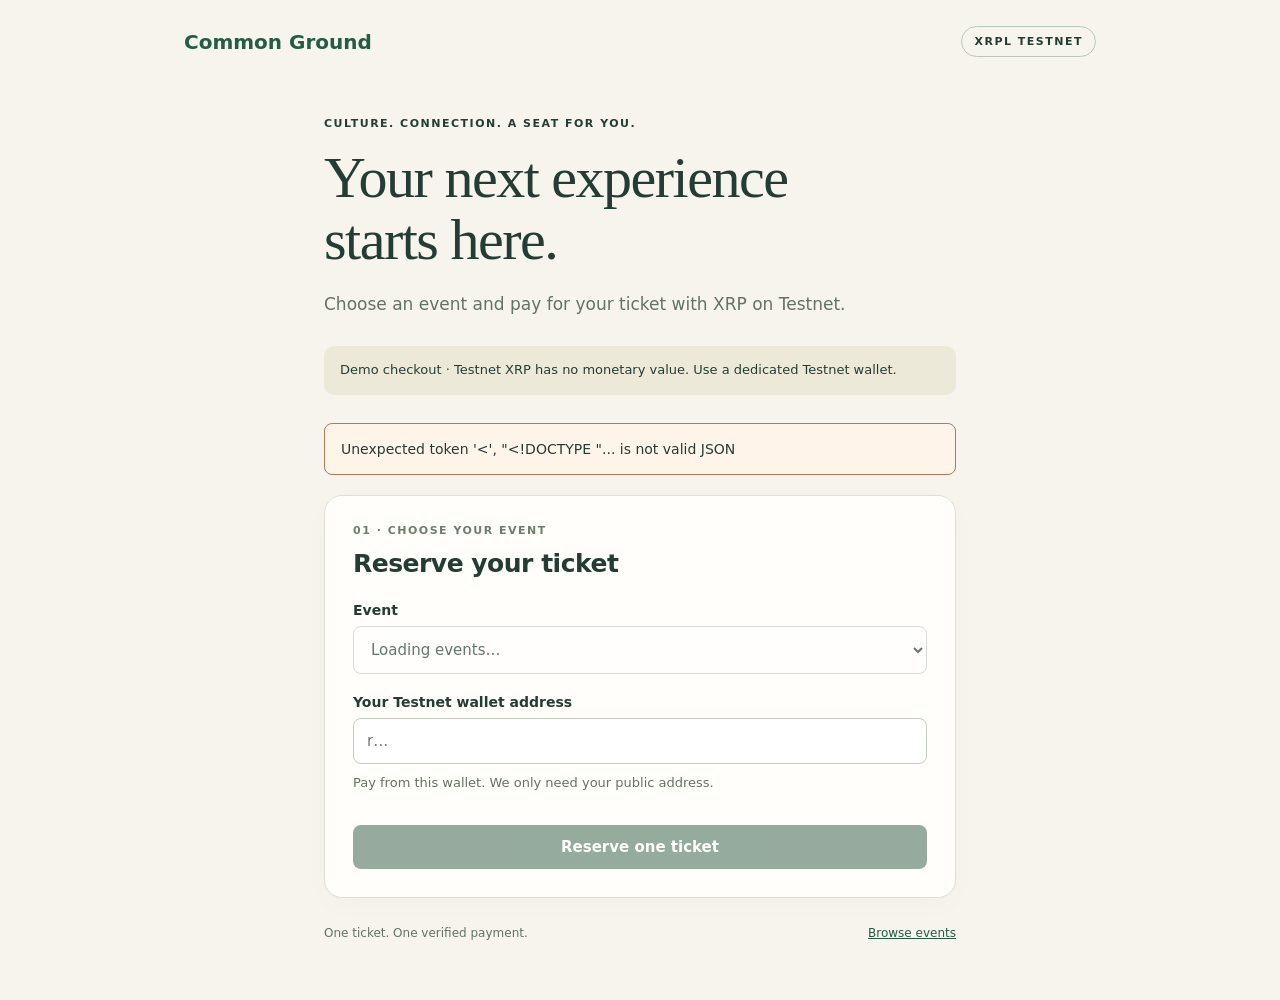
==== xrpltest/static/tickets.html @ 223006f2 "feat: add XRPL Testnet ticket checkout and payment verification - Add attendee checkout with ticket " ====
<!doctype html>
<html lang="en">
<head>
<meta charset="utf-8"><meta name="viewport" content="width=device-width,initial-scale=1">
<meta name="referrer" content="no-referrer">
<title>Event tickets · Common Ground</title>
<link rel="stylesheet" href="tickets.css"><script defer src="tickets.js"></script>
</head>
<body>
<header><a href="/">Common Ground</a><span class="badge">XRPL TESTNET</span></header>
<main>
<div class="intro"><p class="eyebrow">CULTURE. CONNECTION. A SEAT FOR YOU.</p><h1>Your next experience<br>starts here.</h1><p>Choose an event and pay for your ticket with XRP on Testnet.</p></div>
<p class="notice">Demo checkout · Testnet XRP has no monetary value. Use a dedicated Testnet wallet.</p>
<div id="message" role="status" aria-live="polite"></div>
<section class="card" id="choose-panel">
<div class="step">01 · CHOOSE YOUR EVENT</div><h2>Reserve your ticket</h2>
<form id="checkout-form">
<label for="event">Event</label><select id="event" required disabled><option value="">Loading events…</option></select>
<p id="event-info" class="muted"></p>
<label for="buyer">Your Testnet wallet address</label><input id="buyer" required autocomplete="off" spellcheck="false" placeholder="r…" maxlength="60">
<p class="hint">Pay from this wallet. We only need your public address.</p>
<button id="reserve" disabled>Reserve one ticket</button>
</form>
</section>
<section class="card" id="payment-panel" hidden>
<div class="step">02 · PAY WITH YOUR WALLET</div><h2 id="order-title"></h2>
<dl><dt>Ticket price</dt><dd id="price"></dd><dt>Send to</dt><dd id="receiver" class="mono"></dd><dt>Destination tag</dt><dd id="tag" class="mono"></dd><dt>Pay from</dt><dd id="payer" class="mono"></dd></dl>
<p>Send the exact amount with the destination tag using your Testnet wallet. The network fee is paid separately by your wallet.</p>
<details><summary>Payment request for your wallet</summary><pre id="payment-json"></pre><button type="button" id="copy">Copy payment request</button></details>
<p class="hint">Save this page’s URL to return to your order. Each order reserves one seat.</p>
<form id="verify-form"><label for="tx-hash">Transaction hash</label><input id="tx-hash" required pattern="[a-fA-F0-9]{64}" maxlength="64" autocomplete="off" spellcheck="false" placeholder="Paste the hash after paying"><button id="verify">Verify payment & get ticket</button></form>
</section>
<section class="card receipt" id="ticket-panel" hidden>
<div class="step">03 · YOU’RE ON THE LIST</div><h2>Payment confirmed.</h2><p id="ticket-event"></p>
<p>Keep this ticket code for entry.</p><strong id="ticket-code" class="mono"></strong>
<p id="check-in-status"></p><a id="receipt-link" target="_blank" rel="noopener noreferrer">View payment on XRPL Testnet ↗</a>
</section>
<footer>One ticket. One verified payment. <a href="/tickets">Browse events</a></footer>
</main>
</body>
</html>
---- xrpltest/static/tickets.css ----
:root{font-family:Inter,system-ui,-apple-system,sans-serif;color:#243d34;background:#f6f4ed;font-synthesis:none}*{box-sizing:border-box}body{margin:0}header{max-width:960px;margin:auto;padding:26px 24px;display:flex;align-items:center;justify-content:space-between;gap:12px}a{color:#245c45}header>a{font-size:20px;text-decoration:none;font-weight:750}.badge,.step,.eyebrow{font-size:11px;font-weight:700;letter-spacing:1.5px}.badge{padding:8px 12px;border:1px solid #b8c9ba;border-radius:30px;white-space:nowrap}main{max-width:680px;margin:32px auto 60px;padding:0 24px}h1{font-family:Georgia,serif;font-size:clamp(38px,7vw,58px);line-height:1.07;font-weight:400;margin:14px 0 20px;letter-spacing:-1.5px}.intro>p:last-child{font-size:17px;color:#647266;line-height:1.6}.notice{background:#ede9d9;border-radius:10px;padding:14px 16px;font-size:13px;line-height:1.6;margin:28px 0}.card{background:#fffefb;border:1px solid #dedfd3;border-radius:18px;padding:28px;margin:20px 0;box-shadow:0 8px 30px #283a2b05}h2{font-size:25px;font-weight:600;letter-spacing:-.5px;margin:12px 0 24px}.step{color:#6a806d}label{display:block;font-size:14px;font-weight:600;margin:20px 0 8px}input,select,button{font:inherit;font-size:15px;border-radius:8px;width:100%;padding:13px}input,select{border:1px solid #c6cec3;background:#fff;color:#243d34}input:focus,select:focus,button:focus-visible,a:focus-visible{outline:3px solid #a8c9ae;outline-offset:3px}button{border:0;background:#2e5a42;color:white;font-weight:600;cursor:pointer;margin-top:18px}button:disabled{opacity:.5;cursor:wait}.muted,.hint{font-size:13px;color:#657363;line-height:1.6}.hint{margin-top:9px}dl{display:grid;grid-template-columns:125px 1fr;gap:16px;font-size:14px}dt{color:#6c7769}dd{margin:0;overflow-wrap:anywhere}.mono,pre{font-family:ui-monospace,SFMono-Regular,monospace;overflow-wrap:anywhere}pre{font-size:12px;line-height:1.7;white-space:pre-wrap;background:#f3f5ed;padding:14px;border-radius:8px}summary{cursor:pointer;font-size:14px;margin:22px 0}p{line-height:1.6}.receipt{border-color:#9db59f;background:#edf4e9}.receipt strong{display:block;background:#fffefb;padding:18px;font-size:17px;border-radius:8px}#message:not(:empty){padding:14px 16px;border:1px solid #b67754;background:#fff4e9;border-radius:8px;line-height:1.6;font-size:14px}footer{display:flex;justify-content:space-between;gap:16px;font-size:12px;color:#657363;margin-top:28px}[hidden]{display:none!important}@media(max-width:480px){.card{padding:22px}dl{grid-template-columns:1fr;gap:8px}dd{margin-bottom:12px}header{padding:20px}.badge{font-size:9px}footer{flex-direction:column}}
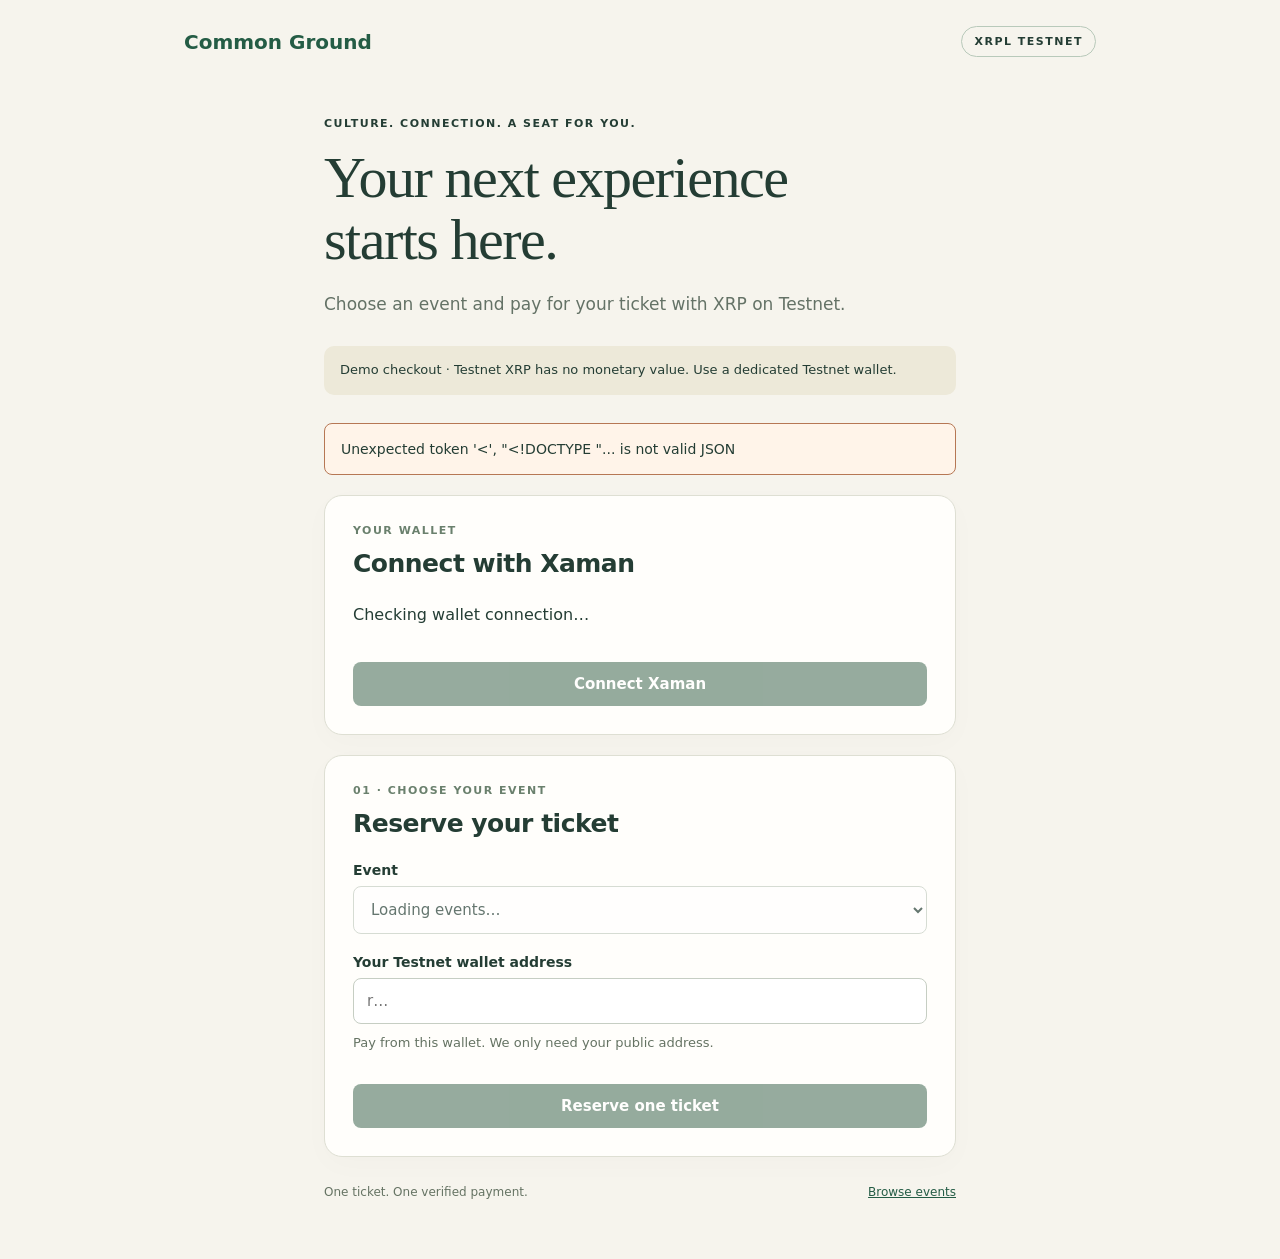
==== commit 47479c25: "fix: resolve Xaman connection failures and unlock sign-in retry - Fix TLS certificate verification a" ====
--- a/xrpltest/static/tickets.html
+++ b/xrpltest/static/tickets.html
@@ -12,6 +12,18 @@
 <div class="intro"><p class="eyebrow">CULTURE. CONNECTION. A SEAT FOR YOU.</p><h1>Your next experience<br>starts here.</h1><p>Choose an event and pay for your ticket with XRP on Testnet.</p></div>
 <p class="notice">Demo checkout · Testnet XRP has no monetary value. Use a dedicated Testnet wallet.</p>
 <div id="message" role="status" aria-live="polite"></div>
+<section class="card" id="wallet-panel">
+<div class="step">YOUR WALLET</div><h2>Connect with Xaman</h2>
+<p id="wallet-status" aria-live="polite">Checking wallet connection…</p>
+<button type="button" id="connect-xaman" disabled>Connect Xaman</button>
+<div id="xaman-request" hidden>
+<p id="xaman-status" role="status" aria-live="polite"></p>
+<img id="xaman-qr" width="240" height="240" alt="Scan this signing request with the Xaman app" referrerpolicy="no-referrer" hidden>
+<a id="xaman-open" class="wallet-link" target="_blank" rel="noopener noreferrer" hidden>Open in Xaman ↗</a>
+<button type="button" id="xaman-check">Check wallet response</button>
+<p class="hint">On desktop, scan the QR code using Xaman on your phone. Approve only the Testnet request you expect. Keep this browser tab open.</p>
+</div>
+</section>
 <section class="card" id="choose-panel">
 <div class="step">01 · CHOOSE YOUR EVENT</div><h2>Reserve your ticket</h2>
 <form id="checkout-form">
@@ -26,6 +38,8 @@
 <div class="step">02 · PAY WITH YOUR WALLET</div><h2 id="order-title"></h2>
 <dl><dt>Ticket price</dt><dd id="price"></dd><dt>Send to</dt><dd id="receiver" class="mono"></dd><dt>Destination tag</dt><dd id="tag" class="mono"></dd><dt>Pay from</dt><dd id="payer" class="mono"></dd></dl>
 <p>Send the exact amount with the destination tag using your Testnet wallet. The network fee is paid separately by your wallet.</p>
+<button type="button" id="pay-xaman" disabled>Pay with Xaman · Testnet</button>
+<p id="xaman-pay-hint" class="hint">Connect Xaman above to approve this payment in your app. The ticket appears after ledger verification.</p>
 <details><summary>Payment request for your wallet</summary><pre id="payment-json"></pre><button type="button" id="copy">Copy payment request</button></details>
 <p class="hint">Save this page’s URL to return to your order. Each order reserves one seat.</p>
 <form id="verify-form"><label for="tx-hash">Transaction hash</label><input id="tx-hash" required pattern="[a-fA-F0-9]{64}" maxlength="64" autocomplete="off" spellcheck="false" placeholder="Paste the hash after paying"><button id="verify">Verify payment & get ticket</button></form>
--- a/xrpltest/static/tickets.css
+++ b/xrpltest/static/tickets.css
@@ -1 +1,3 @@
 :root{font-family:Inter,system-ui,-apple-system,sans-serif;color:#243d34;background:#f6f4ed;font-synthesis:none}*{box-sizing:border-box}body{margin:0}header{max-width:960px;margin:auto;padding:26px 24px;display:flex;align-items:center;justify-content:space-between;gap:12px}a{color:#245c45}header>a{font-size:20px;text-decoration:none;font-weight:750}.badge,.step,.eyebrow{font-size:11px;font-weight:700;letter-spacing:1.5px}.badge{padding:8px 12px;border:1px solid #b8c9ba;border-radius:30px;white-space:nowrap}main{max-width:680px;margin:32px auto 60px;padding:0 24px}h1{font-family:Georgia,serif;font-size:clamp(38px,7vw,58px);line-height:1.07;font-weight:400;margin:14px 0 20px;letter-spacing:-1.5px}.intro>p:last-child{font-size:17px;color:#647266;line-height:1.6}.notice{background:#ede9d9;border-radius:10px;padding:14px 16px;font-size:13px;line-height:1.6;margin:28px 0}.card{background:#fffefb;border:1px solid #dedfd3;border-radius:18px;padding:28px;margin:20px 0;box-shadow:0 8px 30px #283a2b05}h2{font-size:25px;font-weight:600;letter-spacing:-.5px;margin:12px 0 24px}.step{color:#6a806d}label{display:block;font-size:14px;font-weight:600;margin:20px 0 8px}input,select,button{font:inherit;font-size:15px;border-radius:8px;width:100%;padding:13px}input,select{border:1px solid #c6cec3;background:#fff;color:#243d34}input:focus,select:focus,button:focus-visible,a:focus-visible{outline:3px solid #a8c9ae;outline-offset:3px}button{border:0;background:#2e5a42;color:white;font-weight:600;cursor:pointer;margin-top:18px}button:disabled{opacity:.5;cursor:wait}.muted,.hint{font-size:13px;color:#657363;line-height:1.6}.hint{margin-top:9px}dl{display:grid;grid-template-columns:125px 1fr;gap:16px;font-size:14px}dt{color:#6c7769}dd{margin:0;overflow-wrap:anywhere}.mono,pre{font-family:ui-monospace,SFMono-Regular,monospace;overflow-wrap:anywhere}pre{font-size:12px;line-height:1.7;white-space:pre-wrap;background:#f3f5ed;padding:14px;border-radius:8px}summary{cursor:pointer;font-size:14px;margin:22px 0}p{line-height:1.6}.receipt{border-color:#9db59f;background:#edf4e9}.receipt strong{display:block;background:#fffefb;padding:18px;font-size:17px;border-radius:8px}#message:not(:empty){padding:14px 16px;border:1px solid #b67754;background:#fff4e9;border-radius:8px;line-height:1.6;font-size:14px}footer{display:flex;justify-content:space-between;gap:16px;font-size:12px;color:#657363;margin-top:28px}[hidden]{display:none!important}@media(max-width:480px){.card{padding:22px}dl{grid-template-columns:1fr;gap:8px}dd{margin-bottom:12px}header{padding:20px}.badge{font-size:9px}footer{flex-direction:column}}
+
+#xaman-qr{display:block;max-width:100%;height:auto;margin:20px auto;border-radius:10px} .wallet-link{display:block;text-align:center;font-weight:600;padding:14px;border:1px solid #a8b9a5;border-radius:8px;margin-top:12px} #wallet-status{overflow-wrap:anywhere} #xaman-status{font-weight:600}
